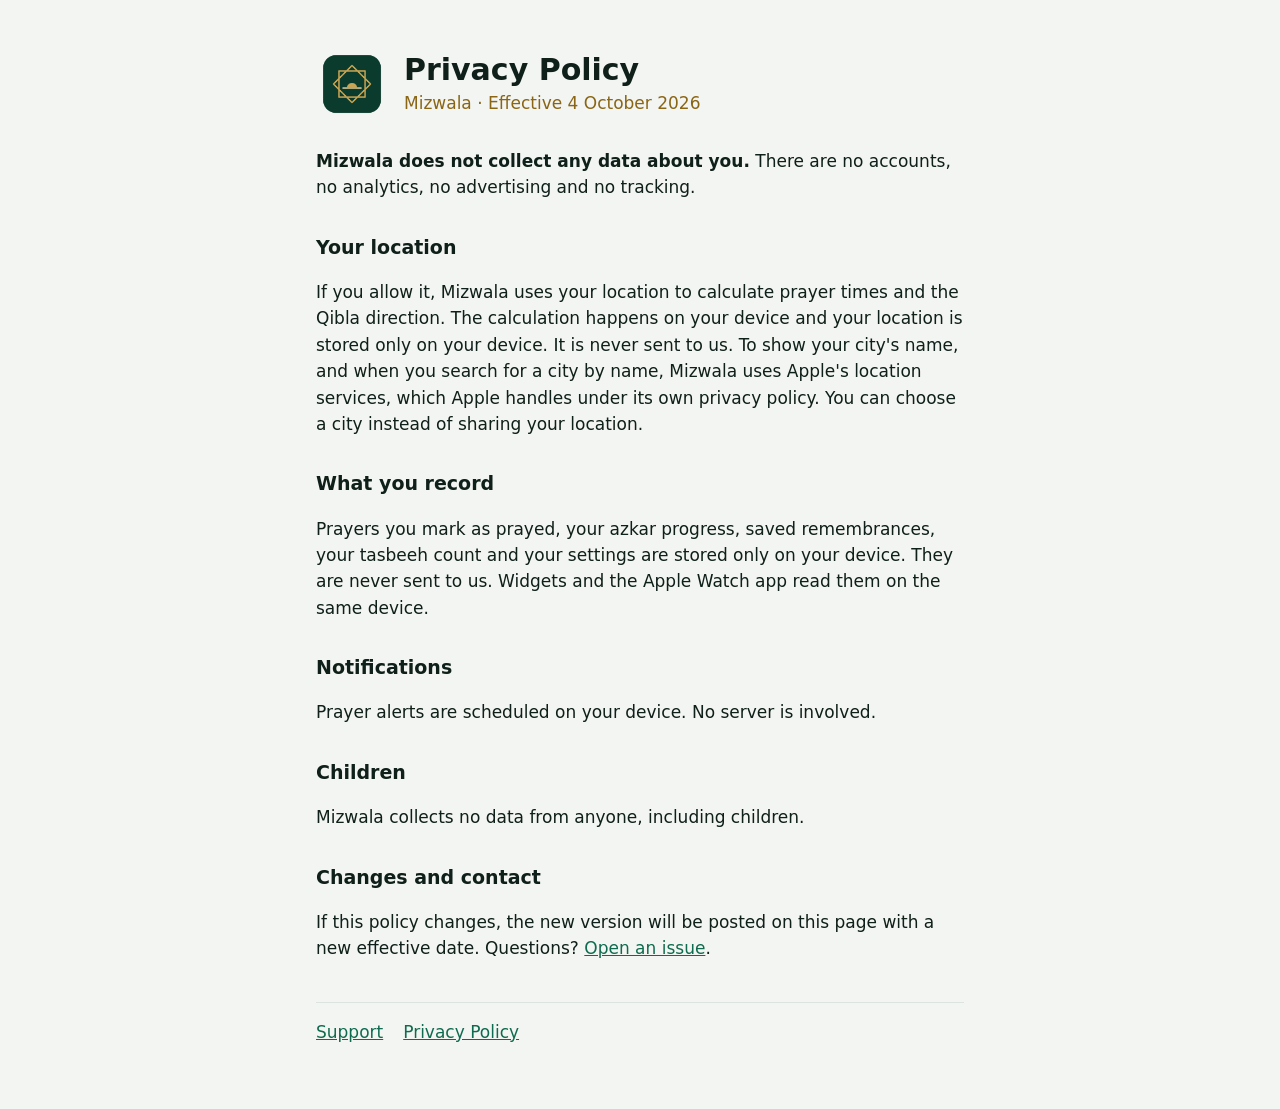
==== privacy.html @ 840a9581 "Mizwala support and privacy pages Co-Authored-By: Claude Opus 5.5 <noreply@anthropic.com>" ====
<!doctype html>
<html lang="en"><head><meta charset="utf-8"><meta name="viewport" content="width=device-width,initial-scale=1">
<title>Mizwala Privacy Policy</title><link rel="stylesheet" href="style.css"><link rel="icon" href="icon.png"></head>
<body><main>
<header><img src="icon.png" alt=""><div><h1>Privacy Policy</h1><p class="tag">Mizwala · Effective 4 October 2026</p></div></header>
<p><strong>Mizwala does not collect any data about you.</strong> There are no accounts, no analytics, no advertising and no tracking.</p>

<h2>Your location</h2>
<p>If you allow it, Mizwala uses your location to calculate prayer times and the Qibla direction. The calculation happens on your device and your location is stored only on your device. It is never sent to us. To show your city's name, and when you search for a city by name, Mizwala uses Apple's location services, which Apple handles under its own privacy policy. You can choose a city instead of sharing your location.</p>

<h2>What you record</h2>
<p>Prayers you mark as prayed, your azkar progress, saved remembrances, your tasbeeh count and your settings are stored only on your device. They are never sent to us. Widgets and the Apple Watch app read them on the same device.</p>

<h2>Notifications</h2>
<p>Prayer alerts are scheduled on your device. No server is involved.</p>

<h2>Children</h2>
<p>Mizwala collects no data from anyone, including children.</p>

<h2>Changes and contact</h2>
<p>If this policy changes, the new version will be posted on this page with a new effective date. Questions? <a href="https://github.com/mhusse7/mizwala-site/issues/new">Open an issue</a>.</p>

<nav><a href="index.html">Support</a><a href="privacy.html">Privacy Policy</a></nav>
</main></body></html>
---- style.css ----
:root{--ground:#F3F5F2;--ink:#0F1F19;--ink2:#4E5F57;--emerald:#0F6B4F;--brass:#8A6514;--line:#DDE3DF}
@media (prefers-color-scheme: dark){:root{--ground:#0A1512;--ink:#E8EFEC;--ink2:#9DB0A7;--emerald:#4CC79A;--brass:#D9B967;--line:#22332C}}
*{box-sizing:border-box}
body{margin:0;background:var(--ground);color:var(--ink);font:17px/1.55 -apple-system,BlinkMacSystemFont,"Segoe UI",system-ui,sans-serif}
main{max-width:680px;margin:0 auto;padding:48px 16px 64px}
header{display:flex;gap:16px;align-items:center;margin-bottom:28px}
header img{width:72px;height:72px;border-radius:16px}
h1{margin:0;font-size:30px;line-height:1.2}
.tag{margin:2px 0 0;color:var(--brass)}
h2{margin:32px 0 8px;font-size:19px}
a{color:var(--emerald)}
nav{display:flex;gap:20px;margin-top:40px;padding-top:16px;border-top:1px solid var(--line)}
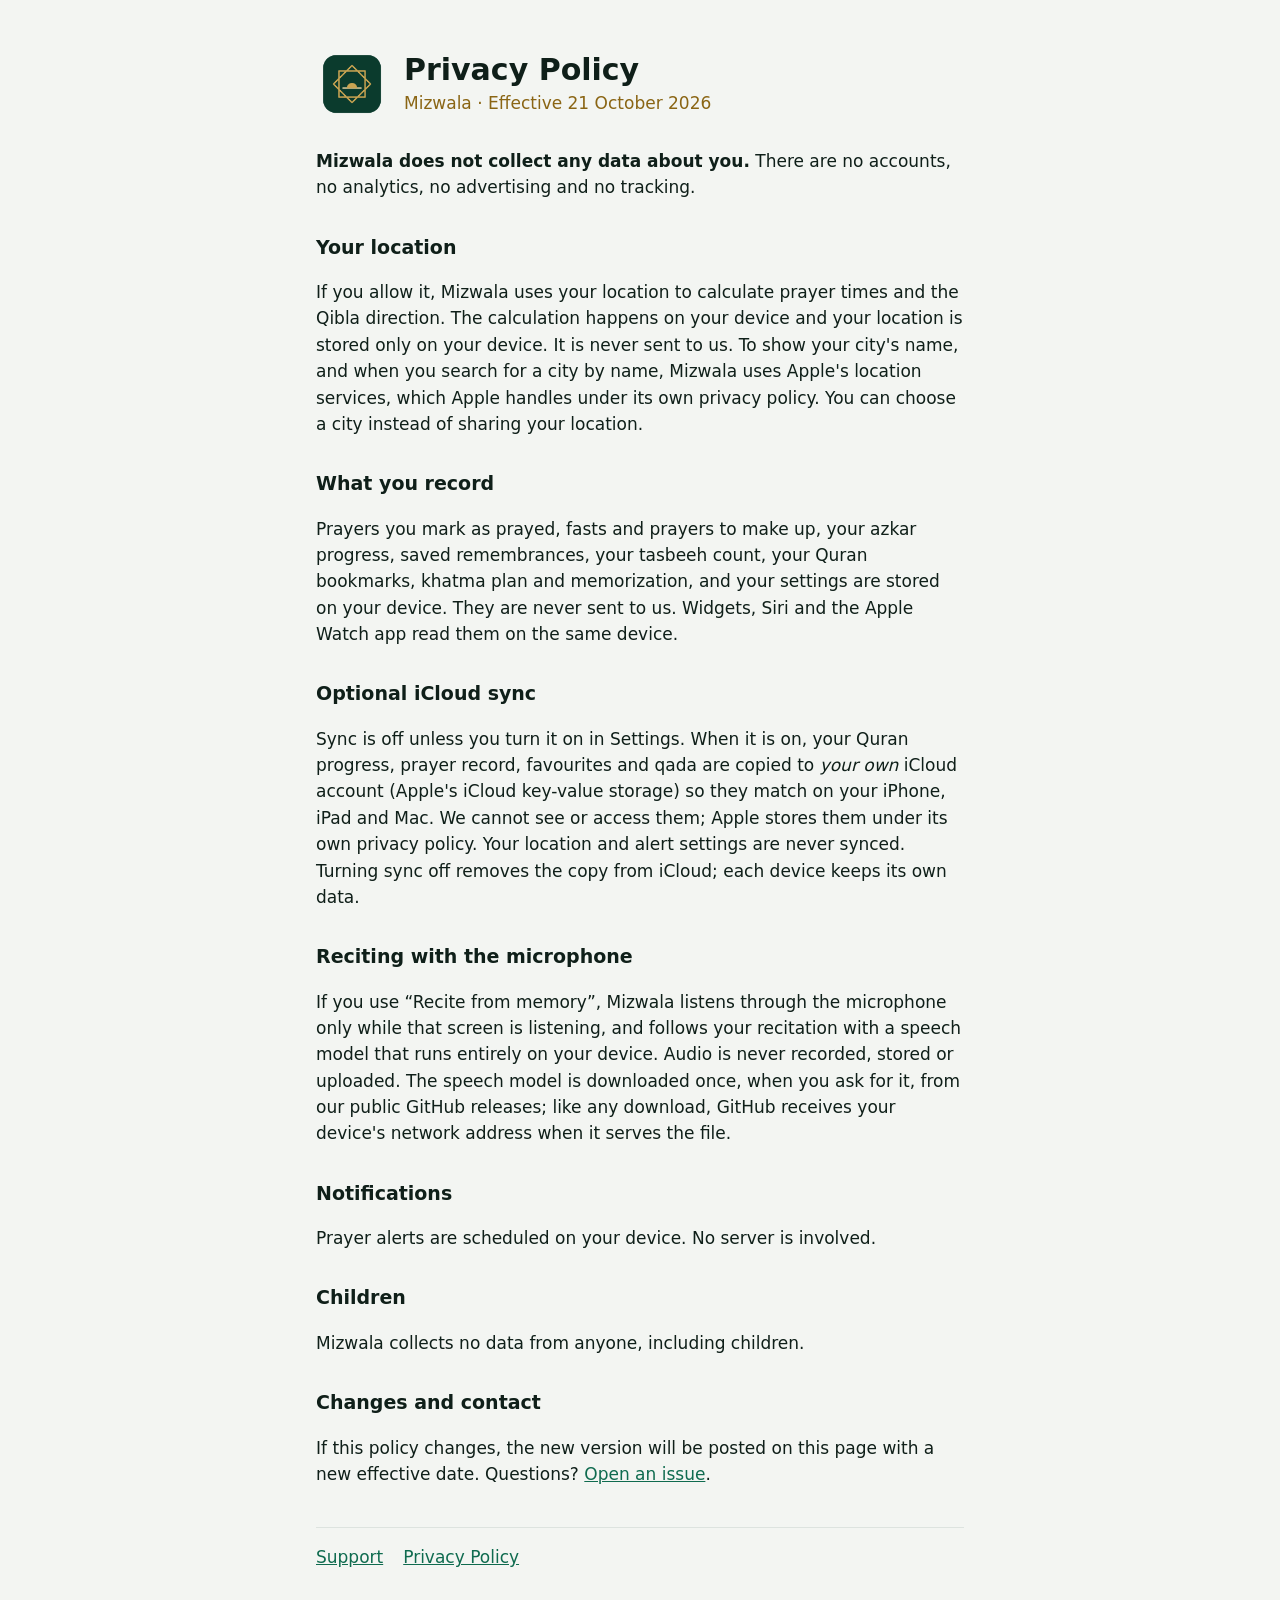
==== commit 4e29cea4: "Privacy policy: optional iCloud sync, Quran records and on-device recitation" ====
--- a/privacy.html
+++ b/privacy.html
@@ -2,14 +2,20 @@
 <html lang="en"><head><meta charset="utf-8"><meta name="viewport" content="width=device-width,initial-scale=1">
 <title>Mizwala Privacy Policy</title><link rel="stylesheet" href="style.css"><link rel="icon" href="icon.png"></head>
 <body><main>
-<header><img src="icon.png" alt=""><div><h1>Privacy Policy</h1><p class="tag">Mizwala · Effective 4 October 2026</p></div></header>
+<header><img src="icon.png" alt=""><div><h1>Privacy Policy</h1><p class="tag">Mizwala · Effective 21 October 2026</p></div></header>
 <p><strong>Mizwala does not collect any data about you.</strong> There are no accounts, no analytics, no advertising and no tracking.</p>
 
 <h2>Your location</h2>
 <p>If you allow it, Mizwala uses your location to calculate prayer times and the Qibla direction. The calculation happens on your device and your location is stored only on your device. It is never sent to us. To show your city's name, and when you search for a city by name, Mizwala uses Apple's location services, which Apple handles under its own privacy policy. You can choose a city instead of sharing your location.</p>
 
 <h2>What you record</h2>
-<p>Prayers you mark as prayed, your azkar progress, saved remembrances, your tasbeeh count and your settings are stored only on your device. They are never sent to us. Widgets and the Apple Watch app read them on the same device.</p>
+<p>Prayers you mark as prayed, fasts and prayers to make up, your azkar progress, saved remembrances, your tasbeeh count, your Quran bookmarks, khatma plan and memorization, and your settings are stored on your device. They are never sent to us. Widgets, Siri and the Apple Watch app read them on the same device.</p>
+
+<h2>Optional iCloud sync</h2>
+<p>Sync is off unless you turn it on in Settings. When it is on, your Quran progress, prayer record, favourites and qada are copied to <em>your own</em> iCloud account (Apple's iCloud key-value storage) so they match on your iPhone, iPad and Mac. We cannot see or access them; Apple stores them under its own privacy policy. Your location and alert settings are never synced. Turning sync off removes the copy from iCloud; each device keeps its own data.</p>
+
+<h2>Reciting with the microphone</h2>
+<p>If you use “Recite from memory”, Mizwala listens through the microphone only while that screen is listening, and follows your recitation with a speech model that runs entirely on your device. Audio is never recorded, stored or uploaded. The speech model is downloaded once, when you ask for it, from our public GitHub releases; like any download, GitHub receives your device's network address when it serves the file.</p>
 
 <h2>Notifications</h2>
 <p>Prayer alerts are scheduled on your device. No server is involved.</p>
